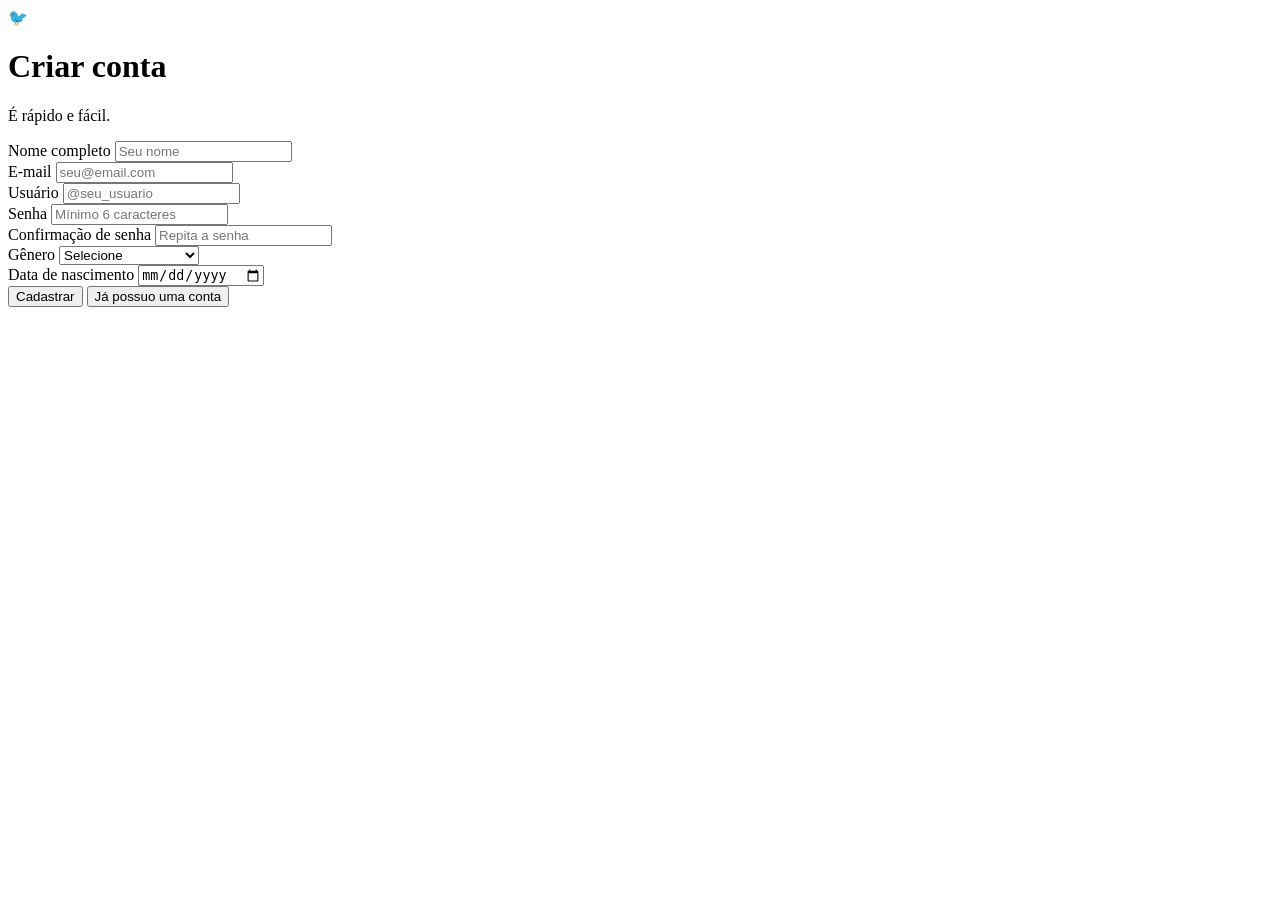
==== cadastro.html @ d9c8778f "Add files via upload" ====
<!DOCTYPE html>
<html lang="pt-BR">
<head>
  <meta charset="UTF-8" />
  <meta name="viewport" content="width=device-width, initial-scale=1.0" />
  <title>Cadastro — Tweeter</title>
  <link rel="stylesheet" href="styles/styles.css" />
</head>
<body>

  <div class="auth-wrapper">
    <div class="auth-card">

      <span class="brand-icon">🐦</span>
      <h1>Criar conta</h1>
      <p class="subtitle">É rápido e fácil.</p>

      <div class="form-group">
        <label for="nome">Nome completo</label>
        <input type="text" id="nome" name="nome" placeholder="Seu nome" required />
      </div>

      <div class="form-group">
        <label for="email">E-mail</label>
        <input type="email" id="email" name="email" placeholder="seu@email.com" required />
      </div>

      <div class="form-group">
        <label for="usuario">Usuário</label>
        <input type="text" id="usuario" name="usuario" placeholder="@seu_usuario"
          pattern="[a-zA-Z0-9_]+" title="Apenas letras, números e underline" required />
      </div>

      <div class="form-group">
        <label for="senha">Senha</label>
        <input type="password" id="senha" name="senha" placeholder="Mínimo 6 caracteres" minlength="6" required />
      </div>

      <div class="form-group">
        <label for="confirmar-senha">Confirmação de senha</label>
        <input type="password" id="confirmar-senha" name="confirmar-senha" placeholder="Repita a senha" minlength="6" required />
      </div>

      <div class="form-group">
        <label for="genero">Gênero</label>
        <select id="genero" name="genero" required>
          <option value="" disabled selected>Selecione</option>
          <option value="feminino">Feminino</option>
          <option value="masculino">Masculino</option>
          <option value="nao-binario">Não-binário</option>
          <option value="prefiro-nao-informar">Prefiro não informar</option>
        </select>
      </div>

      <div class="form-group">
        <label for="nascimento">Data de nascimento</label>
        <input type="date" id="nascimento" name="nascimento" required />
      </div>

      <button class="btn btn-primary" onclick="cadastrar()">Cadastrar</button>
      <button class="btn btn-outline" onclick="window.location.href='index.html'">
        Já possuo uma conta
      </button>

    </div>
  </div>

  <script>
    function cadastrar() {
      const nome      = document.getElementById('nome').value.trim();
      const email     = document.getElementById('email').value.trim();
      const usuario   = document.getElementById('usuario').value.trim();
      const senha     = document.getElementById('senha').value;
      const confirmar = document.getElementById('confirmar-senha').value;
      const genero    = document.getElementById('genero').value;
      const nasc      = document.getElementById('nascimento').value;

      if (!nome || !email || !usuario || !senha || !confirmar || !genero || !nasc) {
        alert('Preencha todos os campos.'); return;
      }
      if (senha !== confirmar) { alert('As senhas não coincidem.'); return; }
      window.location.href = 'feed.html';
    }
  </script>

</body>
</html>
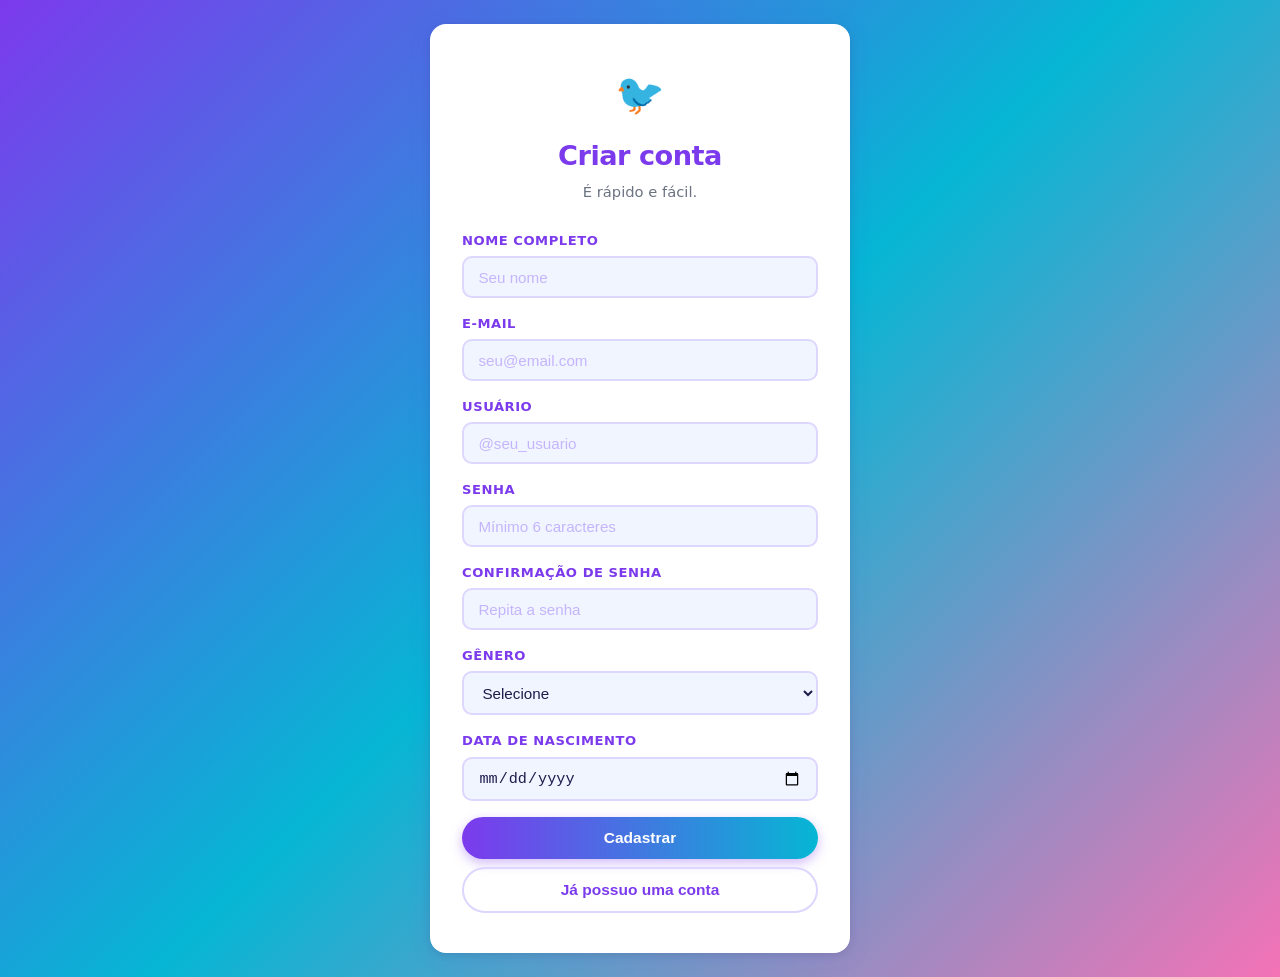
==== commit e4aa2c33: "fix corrige caminho css" ====
--- a/cadastro.html
+++ b/cadastro.html
@@ -4,7 +4,7 @@
   <meta charset="UTF-8" />
   <meta name="viewport" content="width=device-width, initial-scale=1.0" />
   <title>Cadastro — Tweeter</title>
-  <link rel="stylesheet" href="styles/styles.css" />
+  <link rel="stylesheet" href="styles.css" />
 </head>
 <body>
 
@@ -84,4 +84,4 @@
   </script>
 
 </body>
-</html>+</html>
--- a/styles.css
+++ b/styles.css
@@ -0,0 +1,289 @@
+/* ===== VARIÁVEIS ===== */
+:root {
+  --brand: #7c3aed;
+  --brand-dark: #5b21b6;
+  --brand-light: #a78bfa;
+  --accent: #06b6d4;
+  --accent2: #f472b6;
+  --bg: #f1f5ff;
+  --surface: #ffffff;
+  --surface2: #ede9fe;
+  --border: #ddd6fe;
+  --text: #1e1b4b;
+  --text-muted: #6b7280;
+  --danger: #ef4444;
+  --like: #ec4899;
+  --radius: 16px;
+  --shadow: 0 4px 24px rgba(124,58,237,0.10);
+}
+
+*, *::before, *::after { box-sizing: border-box; margin: 0; padding: 0; }
+
+body {
+  font-family: 'Segoe UI', system-ui, sans-serif;
+  background: var(--bg);
+  color: var(--text);
+  min-height: 100vh;
+  line-height: 1.5;
+}
+
+a { color: var(--brand); text-decoration: none; font-weight: 600; }
+a:hover { color: var(--brand-dark); text-decoration: underline; }
+
+/* FUNDO GRADIENTE (login/cadastro) */
+.auth-wrapper {
+  display: flex;
+  align-items: center;
+  justify-content: center;
+  min-height: 100vh;
+  padding: 1.5rem;
+  background: linear-gradient(135deg, #7c3aed 0%, #06b6d4 50%, #f472b6 100%);
+}
+
+.auth-card {
+  background: #ffffff;
+  border-radius: 16px;
+  padding: 2.5rem 2rem;
+  width: 100%;
+  max-width: 420px;
+  box-shadow: 0 4px 24px rgba(124,58,237,0.10), 0 2px 8px rgba(0,0,0,0.10);
+  text-align: center;
+}
+
+.auth-card h1 {
+  font-size: 1.7rem;
+  font-weight: 800;
+  margin-bottom: 0.25rem;
+  color: #7c3aed;
+  letter-spacing: -0.5px;
+}
+
+.auth-card .subtitle {
+  color: #6b7280;
+  font-size: 0.92rem;
+  margin-bottom: 1.75rem;
+}
+
+.form-group { margin-bottom: 1rem; text-align: left; }
+
+label {
+  display: block;
+  font-size: 0.82rem;
+  font-weight: 600;
+  color: #7c3aed;
+  margin-bottom: 0.35rem;
+  text-transform: uppercase;
+  letter-spacing: 0.04em;
+}
+
+input, select {
+  width: 100%;
+  background: #f1f5ff;
+  border: 2px solid #ddd6fe;
+  border-radius: 10px;
+  color: #1e1b4b;
+  padding: 0.65rem 0.9rem;
+  font-size: 0.95rem;
+  transition: border-color 0.2s, box-shadow 0.2s;
+  outline: none;
+}
+
+input:focus, select:focus {
+  border-color: #7c3aed;
+  box-shadow: 0 0 0 3px rgba(124,58,237,0.15);
+}
+
+input::placeholder { color: #c4b5fd; }
+
+.btn {
+  display: block;
+  width: 100%;
+  padding: 0.75rem 1rem;
+  border: none;
+  border-radius: 999px;
+  font-size: 0.97rem;
+  font-weight: 700;
+  cursor: pointer;
+  transition: all 0.2s;
+  text-align: center;
+  margin-top: 0.5rem;
+}
+
+.btn-primary {
+  background: linear-gradient(90deg, #7c3aed, #06b6d4);
+  color: #fff;
+  box-shadow: 0 4px 12px rgba(124,58,237,0.35);
+}
+
+.btn-primary:hover {
+  background: linear-gradient(90deg, #5b21b6, #0891b2);
+  box-shadow: 0 6px 18px rgba(124,58,237,0.45);
+  transform: translateY(-1px);
+}
+
+.btn-outline {
+  background: transparent;
+  color: #7c3aed;
+  border: 2px solid #ddd6fe;
+}
+
+.btn-outline:hover { background: #ede9fe; border-color: #a78bfa; }
+
+.auth-links { margin-top: 1.5rem; font-size: 0.9rem; color: #6b7280; }
+
+.brand-icon {
+  font-size: 2.5rem;
+  margin-bottom: 0.75rem;
+  display: block;
+}
+
+/* HEADER */
+.app-layout {
+  display: grid;
+  grid-template-columns: 1fr min(620px, 100%) 1fr;
+  min-height: 100vh;
+}
+
+.app-header {
+  grid-column: 1 / -1;
+  background: linear-gradient(90deg, #7c3aed 0%, #06b6d4 100%);
+  position: sticky;
+  top: 0;
+  z-index: 100;
+  padding: 0 1.5rem;
+  height: 58px;
+  display: flex;
+  align-items: center;
+  justify-content: space-between;
+  box-shadow: 0 2px 12px rgba(124,58,237,0.25);
+}
+
+.app-header nav { display: flex; gap: 1.5rem; align-items: center; }
+
+.app-header nav a {
+  color: rgba(255,255,255,0.80);
+  font-size: 0.9rem;
+  font-weight: 600;
+  text-decoration: none;
+  transition: color 0.15s;
+}
+.app-header nav a:hover { color: #fff; }
+
+.app-header .logo { font-weight: 900; font-size: 1.2rem; color: #fff; }
+
+.btn-logout {
+  background: rgba(255,255,255,0.15);
+  border: 1.5px solid rgba(255,255,255,0.5);
+  color: #fff;
+  border-radius: 999px;
+  padding: 0.3rem 0.9rem;
+  font-size: 0.82rem;
+  font-weight: 700;
+  cursor: pointer;
+  transition: background 0.15s;
+}
+.btn-logout:hover { background: rgba(255,255,255,0.28); }
+
+/* FEED */
+.feed-column {
+  grid-column: 2;
+  background: #ffffff;
+  border-left: 2px solid #ddd6fe;
+  border-right: 2px solid #ddd6fe;
+}
+
+.new-post {
+  padding: 1.1rem 1rem;
+  border-bottom: 2px solid #ddd6fe;
+  display: flex;
+  gap: 0.75rem;
+  background: linear-gradient(135deg, #f5f3ff 0%, #ecfeff 100%);
+}
+
+.new-post .avatar, .post-card .avatar {
+  width: 46px;
+  height: 46px;
+  border-radius: 50%;
+  object-fit: cover;
+  flex-shrink: 0;
+}
+
+.new-post .avatar { border: 3px solid #a78bfa; }
+.post-card .avatar { border: 2px solid #ddd6fe; }
+
+.new-post-form { flex: 1; display: flex; flex-direction: column; gap: 0.6rem; }
+
+.post-user-info { display: flex; gap: 0.4rem; align-items: center; font-size: 0.85rem; }
+.post-user-info .name { font-weight: 700; color: #7c3aed; }
+.post-user-info .username { color: #6b7280; }
+
+.new-post-form textarea {
+  background: transparent;
+  border: none;
+  resize: none;
+  color: #1e1b4b;
+  font-size: 1rem;
+  font-family: inherit;
+  outline: none;
+  min-height: 70px;
+}
+
+.new-post-form textarea::placeholder { color: #c4b5fd; }
+
+.post-actions-row { display: flex; justify-content: flex-end; }
+
+.btn-post {
+  background: linear-gradient(90deg, #7c3aed, #06b6d4);
+  color: #fff;
+  border: none;
+  border-radius: 999px;
+  padding: 0.45rem 1.25rem;
+  font-size: 0.9rem;
+  font-weight: 700;
+  cursor: pointer;
+  box-shadow: 0 2px 8px rgba(124,58,237,0.3);
+  transition: all 0.15s;
+}
+.btn-post:hover { background: linear-gradient(90deg, #5b21b6, #0891b2); transform: translateY(-1px); }
+
+.post-card {
+  display: flex;
+  gap: 0.75rem;
+  padding: 1rem;
+  border-bottom: 1.5px solid #ddd6fe;
+  transition: background 0.15s;
+}
+.post-card:hover { background: #f5f3ff; }
+
+.post-body { flex: 1; }
+
+.post-meta { display: flex; gap: 0.4rem; align-items: center; margin-bottom: 0.3rem; flex-wrap: wrap; }
+.post-meta .name { font-weight: 700; font-size: 0.95rem; }
+.post-meta .username { color: #6b7280; font-size: 0.9rem; }
+.post-text { font-size: 0.95rem; margin-bottom: 0.65rem; }
+
+.post-reactions { display: flex; gap: 1.5rem; }
+
+.reaction-btn {
+  display: flex;
+  align-items: center;
+  gap: 0.3rem;
+  background: none;
+  border: none;
+  color: #6b7280;
+  font-size: 0.88rem;
+  cursor: pointer;
+  padding: 0.3rem 0.6rem;
+  border-radius: 999px;
+  transition: color 0.15s, background 0.15s;
+  font-family: inherit;
+}
+.reaction-btn.like:hover { color: #ec4899; background: #fce7f3; }
+.reaction-btn.comment:hover { color: #06b6d4; background: #ecfeff; }
+
+@media (max-width: 640px) {
+  .app-layout { grid-template-columns: 1fr; }
+  .feed-column { grid-column: 1; border: none; }
+  .auth-card { padding: 2rem 1.25rem; }
+  .app-header { padding: 0 0.75rem; }
+}
